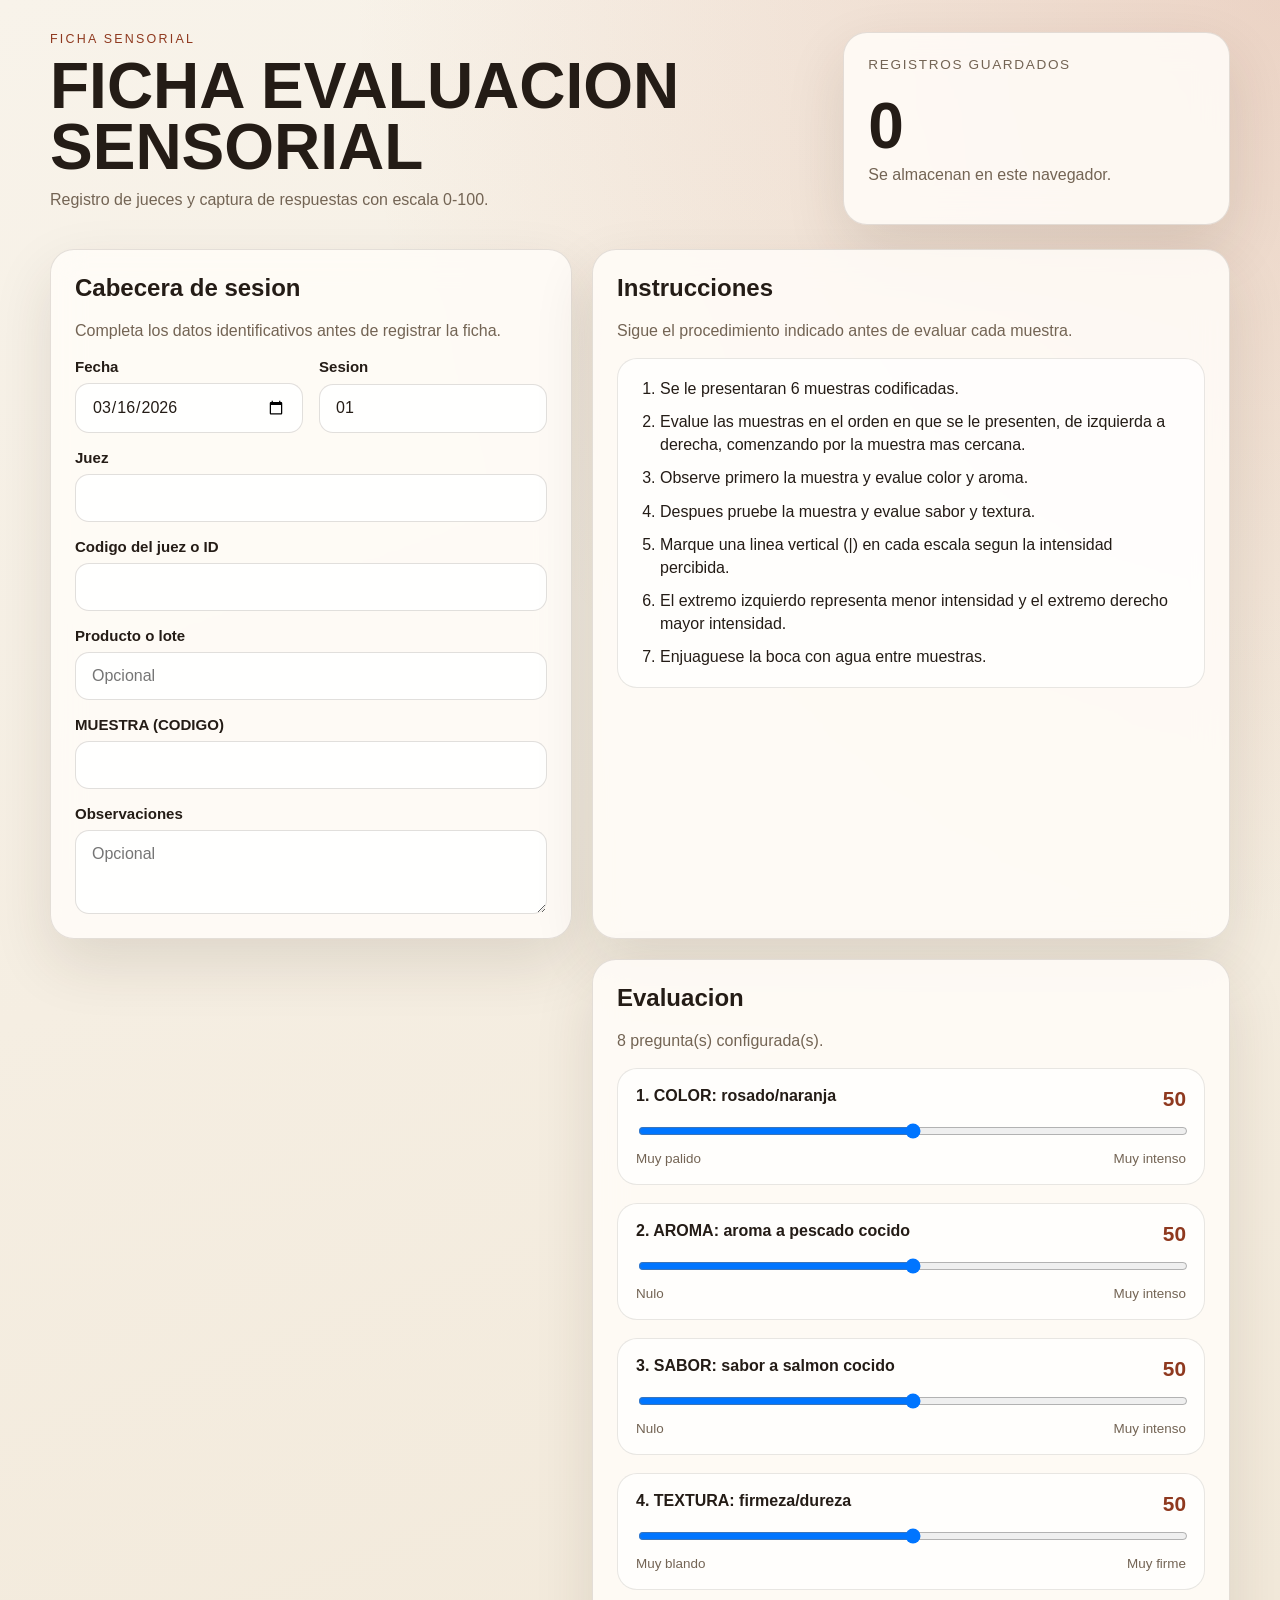
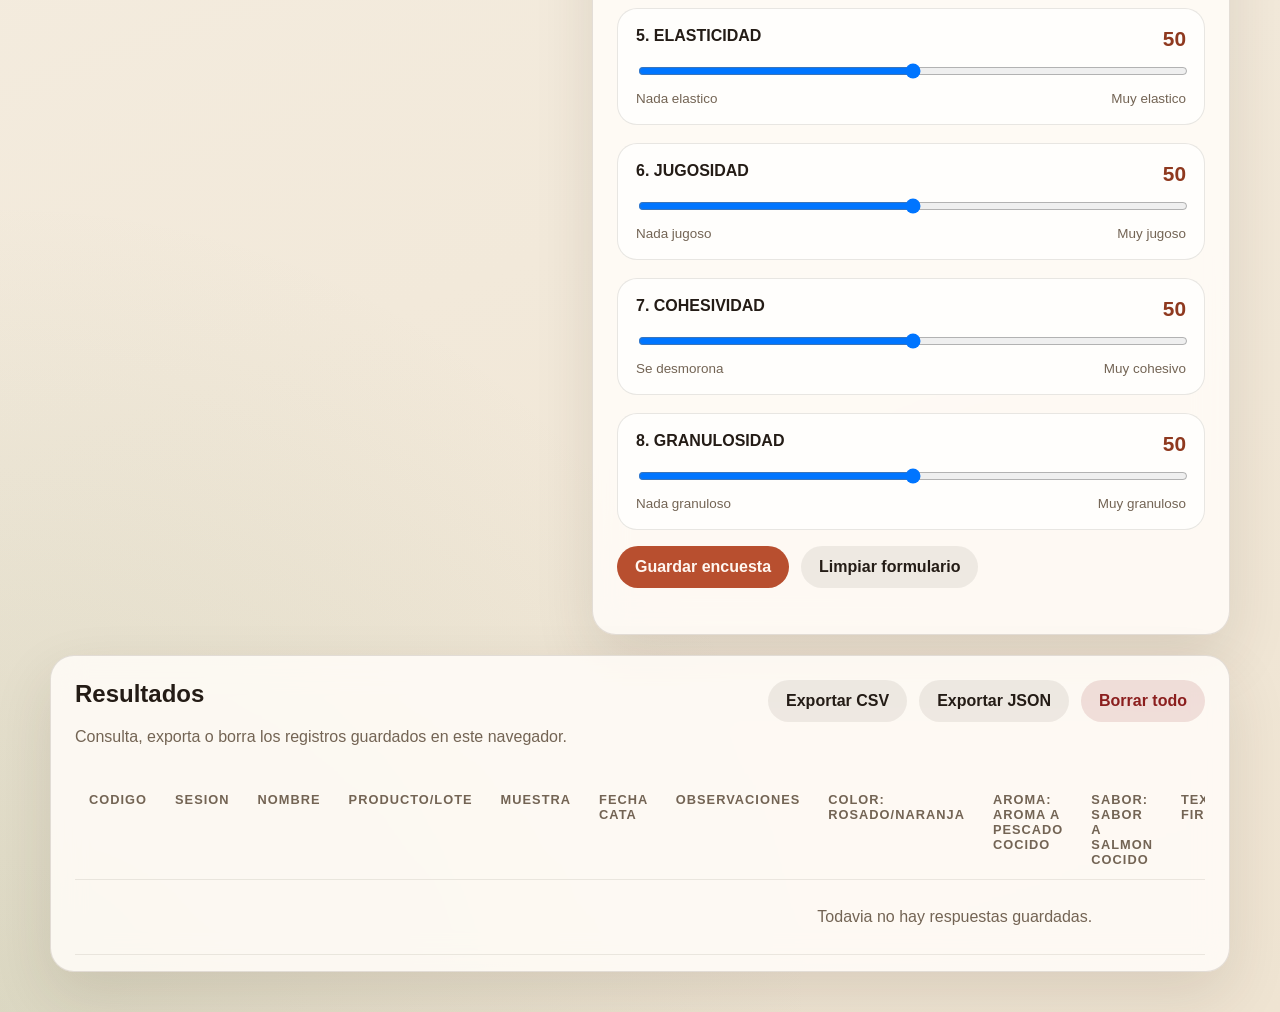
==== index.html @ 5088477f "Add sensory evaluation web app" ====
<!DOCTYPE html>
<html lang="es">
<head>
  <meta charset="UTF-8">
  <meta name="viewport" content="width=device-width, initial-scale=1.0">
  <title>SALMON | Cata de producto</title>
  <link rel="stylesheet" href="styles.css">
</head>
<body>
  <div class="app-shell">
    <header class="hero">
      <div>
        <p class="eyebrow">Ficha sensorial</p>
        <h1 id="survey-title">SALMON</h1>
        <p class="hero-copy">
          Registro de jueces y captura de respuestas con escala 0-100.
        </p>
      </div>
      <div class="hero-card">
        <p class="hero-card-label">Registros guardados</p>
        <p id="entry-count" class="hero-card-value">0</p>
        <p class="hero-card-help">Se almacenan en este navegador.</p>
      </div>
    </header>

    <main class="layout">
      <section class="panel">
        <div class="panel-header">
          <h2>Cabecera de sesion</h2>
          <p>Completa los datos identificativos antes de registrar la ficha.</p>
        </div>

        <form id="participant-form" class="stack" novalidate>
          <div class="meta-grid">
            <label class="field">
              <span>Fecha</span>
              <input id="session-date" name="sessionDate" type="date" required>
            </label>

            <label class="field">
              <span>Sesion</span>
              <input id="session-number" name="sessionNumber" type="text" maxlength="20" required>
            </label>
          </div>

          <label class="field">
            <span>Juez</span>
            <input id="participant-name" name="participantName" type="text" maxlength="100" required>
          </label>

          <label class="field">
            <span>Codigo del juez o ID</span>
            <input id="participant-code" name="participantCode" type="text" maxlength="40" required>
          </label>

          <label class="field">
            <span>Producto o lote</span>
            <input id="product-batch" name="productBatch" type="text" maxlength="100" placeholder="Opcional">
          </label>

          <label class="field">
            <span>MUESTRA (CODIGO)</span>
            <input id="sample-code" name="sampleCode" type="number" step="1" min="0" required>
          </label>

          <label class="field">
            <span>Observaciones</span>
            <textarea id="notes" name="notes" rows="3" maxlength="300" placeholder="Opcional"></textarea>
          </label>
        </form>
      </section>

      <section class="panel">
        <div class="panel-header">
          <h2>Instrucciones</h2>
          <p id="instructions-summary">Sigue el procedimiento indicado antes de evaluar cada muestra.</p>
        </div>

        <div class="instructions-card">
          <ol id="instructions-list" class="instructions-list"></ol>
        </div>
      </section>

      <section class="panel survey-panel">
        <div class="panel-header">
          <h2>Evaluacion</h2>
          <p id="survey-summary">Carga tus preguntas en el archivo de configuracion.</p>
        </div>

        <form id="survey-form" class="stack" novalidate>
          <div id="survey-questions" class="question-list"></div>

          <div class="actions">
            <button type="submit" class="button button-primary">Guardar encuesta</button>
            <button type="button" id="reset-form" class="button button-secondary">Limpiar formulario</button>
          </div>
        </form>

        <p id="form-status" class="status" aria-live="polite"></p>
      </section>
    </main>

    <section class="panel panel-results">
      <div class="panel-header panel-header-results">
        <div>
          <h2>Resultados</h2>
          <p>Consulta, exporta o borra los registros guardados en este navegador.</p>
        </div>
        <div class="toolbar">
          <button type="button" id="export-csv" class="button button-secondary">Exportar CSV</button>
          <button type="button" id="export-json" class="button button-secondary">Exportar JSON</button>
          <button type="button" id="clear-storage" class="button button-danger">Borrar todo</button>
        </div>
      </div>

      <div class="table-wrap">
        <table>
          <thead id="results-head"></thead>
          <tbody id="results-body">
            <tr>
              <td class="empty-state" colspan="99">Todavia no hay respuestas guardadas.</td>
            </tr>
          </tbody>
        </table>
      </div>
    </section>
  </div>

  <script src="survey-config.js"></script>
  <script src="app.js"></script>
</body>
</html>
---- styles.css ----
:root {
  --bg: #f6f1e8;
  --panel: rgba(255, 252, 247, 0.88);
  --panel-border: rgba(66, 55, 44, 0.14);
  --text: #241c16;
  --muted: #736454;
  --accent: #b84f2f;
  --accent-dark: #8f391f;
  --danger: #8b1e1e;
  --shadow: 0 24px 60px rgba(55, 38, 25, 0.12);
  --radius: 24px;
}

* {
  box-sizing: border-box;
}

body {
  margin: 0;
  min-height: 100vh;
  font-family: "Segoe UI", Tahoma, Geneva, Verdana, sans-serif;
  color: var(--text);
  background:
    radial-gradient(circle at top right, rgba(184, 79, 47, 0.18), transparent 32%),
    radial-gradient(circle at bottom left, rgba(91, 125, 75, 0.14), transparent 28%),
    linear-gradient(160deg, #f8f3ea 0%, #efe4d2 100%);
}

.app-shell {
  width: min(1180px, calc(100vw - 32px));
  margin: 0 auto;
  padding: 32px 0 40px;
}

.hero {
  display: grid;
  grid-template-columns: 1.6fr 0.8fr;
  gap: 20px;
  margin-bottom: 24px;
}

.eyebrow {
  margin: 0 0 10px;
  text-transform: uppercase;
  letter-spacing: 0.18em;
  font-size: 0.78rem;
  color: var(--accent-dark);
}

h1,
h2,
h3,
p {
  margin-top: 0;
}

h1 {
  margin-bottom: 12px;
  font-size: clamp(2.6rem, 5vw, 4.4rem);
  line-height: 0.96;
}

.hero-copy,
.panel-header p,
.hero-card-help,
.status {
  color: var(--muted);
}

.hero-card,
.panel {
  background: var(--panel);
  backdrop-filter: blur(16px);
  border: 1px solid var(--panel-border);
  border-radius: var(--radius);
  box-shadow: var(--shadow);
}

.hero-card {
  padding: 24px;
  align-self: stretch;
  display: flex;
  flex-direction: column;
  justify-content: space-between;
}

.hero-card-label {
  font-size: 0.85rem;
  text-transform: uppercase;
  letter-spacing: 0.12em;
  color: var(--muted);
}

.hero-card-value {
  font-size: 4rem;
  font-weight: 700;
  line-height: 1;
  margin: 8px 0;
}

.layout {
  display: grid;
  grid-template-columns: 0.9fr 1.1fr;
  gap: 20px;
  margin-bottom: 20px;
}

.panel {
  padding: 24px;
}

.panel-results {
  padding-bottom: 16px;
}

.panel-header {
  margin-bottom: 18px;
}

.panel-header-results {
  display: flex;
  justify-content: space-between;
  gap: 16px;
  align-items: flex-start;
}

.stack {
  display: grid;
  gap: 16px;
}

.meta-grid {
  display: grid;
  grid-template-columns: repeat(2, minmax(0, 1fr));
  gap: 16px;
}

.field {
  display: grid;
  gap: 8px;
}

.field span,
.question-meta {
  font-size: 0.94rem;
  font-weight: 600;
}

input,
textarea {
  width: 100%;
  padding: 14px 16px;
  border-radius: 14px;
  border: 1px solid rgba(70, 59, 47, 0.16);
  background: rgba(255, 255, 255, 0.84);
  color: var(--text);
  font: inherit;
}

textarea {
  resize: vertical;
}

input:focus,
textarea:focus {
  outline: 2px solid rgba(184, 79, 47, 0.18);
  border-color: rgba(184, 79, 47, 0.34);
}

.question-list {
  display: grid;
  gap: 18px;
}

.instructions-card {
  padding: 18px 20px;
  border-radius: 20px;
  background: rgba(255, 255, 255, 0.72);
  border: 1px solid rgba(70, 59, 47, 0.12);
}

.instructions-list {
  margin: 0;
  padding-left: 22px;
  display: grid;
  gap: 10px;
}

.instructions-list li {
  color: var(--text);
  line-height: 1.45;
}

.survey-panel {
  grid-column: 2;
}

.question-card {
  padding: 18px;
  border-radius: 20px;
  background: rgba(255, 255, 255, 0.72);
  border: 1px solid rgba(70, 59, 47, 0.12);
}

.question-header {
  display: flex;
  justify-content: space-between;
  gap: 12px;
  margin-bottom: 10px;
}

.question-title {
  margin: 0;
  font-size: 1rem;
}

.slider-row {
  display: grid;
  gap: 10px;
}

.slider-value {
  font-size: 1.3rem;
  font-weight: 700;
  color: var(--accent-dark);
}

input[type="range"] {
  padding: 0;
  border: 0;
  background: transparent;
}

.slider-scale {
  display: flex;
  justify-content: space-between;
  color: var(--muted);
  font-size: 0.84rem;
}

.actions,
.toolbar {
  display: flex;
  flex-wrap: wrap;
  gap: 12px;
}

.button {
  appearance: none;
  border: 0;
  border-radius: 999px;
  padding: 12px 18px;
  font: inherit;
  font-weight: 600;
  cursor: pointer;
}

.button-primary {
  background: var(--accent);
  color: #fff7f1;
}

.button-primary:hover {
  background: var(--accent-dark);
}

.button-secondary {
  background: rgba(55, 43, 31, 0.08);
  color: var(--text);
}

.button-danger {
  background: rgba(139, 30, 30, 0.12);
  color: var(--danger);
}

.status {
  min-height: 1.4em;
  margin-bottom: 0;
}

.status.success {
  color: #22613d;
}

.status.error {
  color: var(--danger);
}

.table-wrap {
  overflow-x: auto;
}

table {
  width: 100%;
  border-collapse: collapse;
  min-width: 760px;
}

th,
td {
  padding: 12px 14px;
  text-align: left;
  border-bottom: 1px solid rgba(70, 59, 47, 0.1);
  vertical-align: top;
}

thead th {
  font-size: 0.8rem;
  text-transform: uppercase;
  letter-spacing: 0.08em;
  color: var(--muted);
}

.empty-state {
  text-align: center;
  color: var(--muted);
  padding: 28px 18px;
}

@media (max-width: 920px) {
  .hero,
  .layout {
    grid-template-columns: 1fr;
  }

  .meta-grid {
    grid-template-columns: 1fr;
  }

  .survey-panel {
    grid-column: auto;
  }

  .panel-header-results {
    flex-direction: column;
  }
}
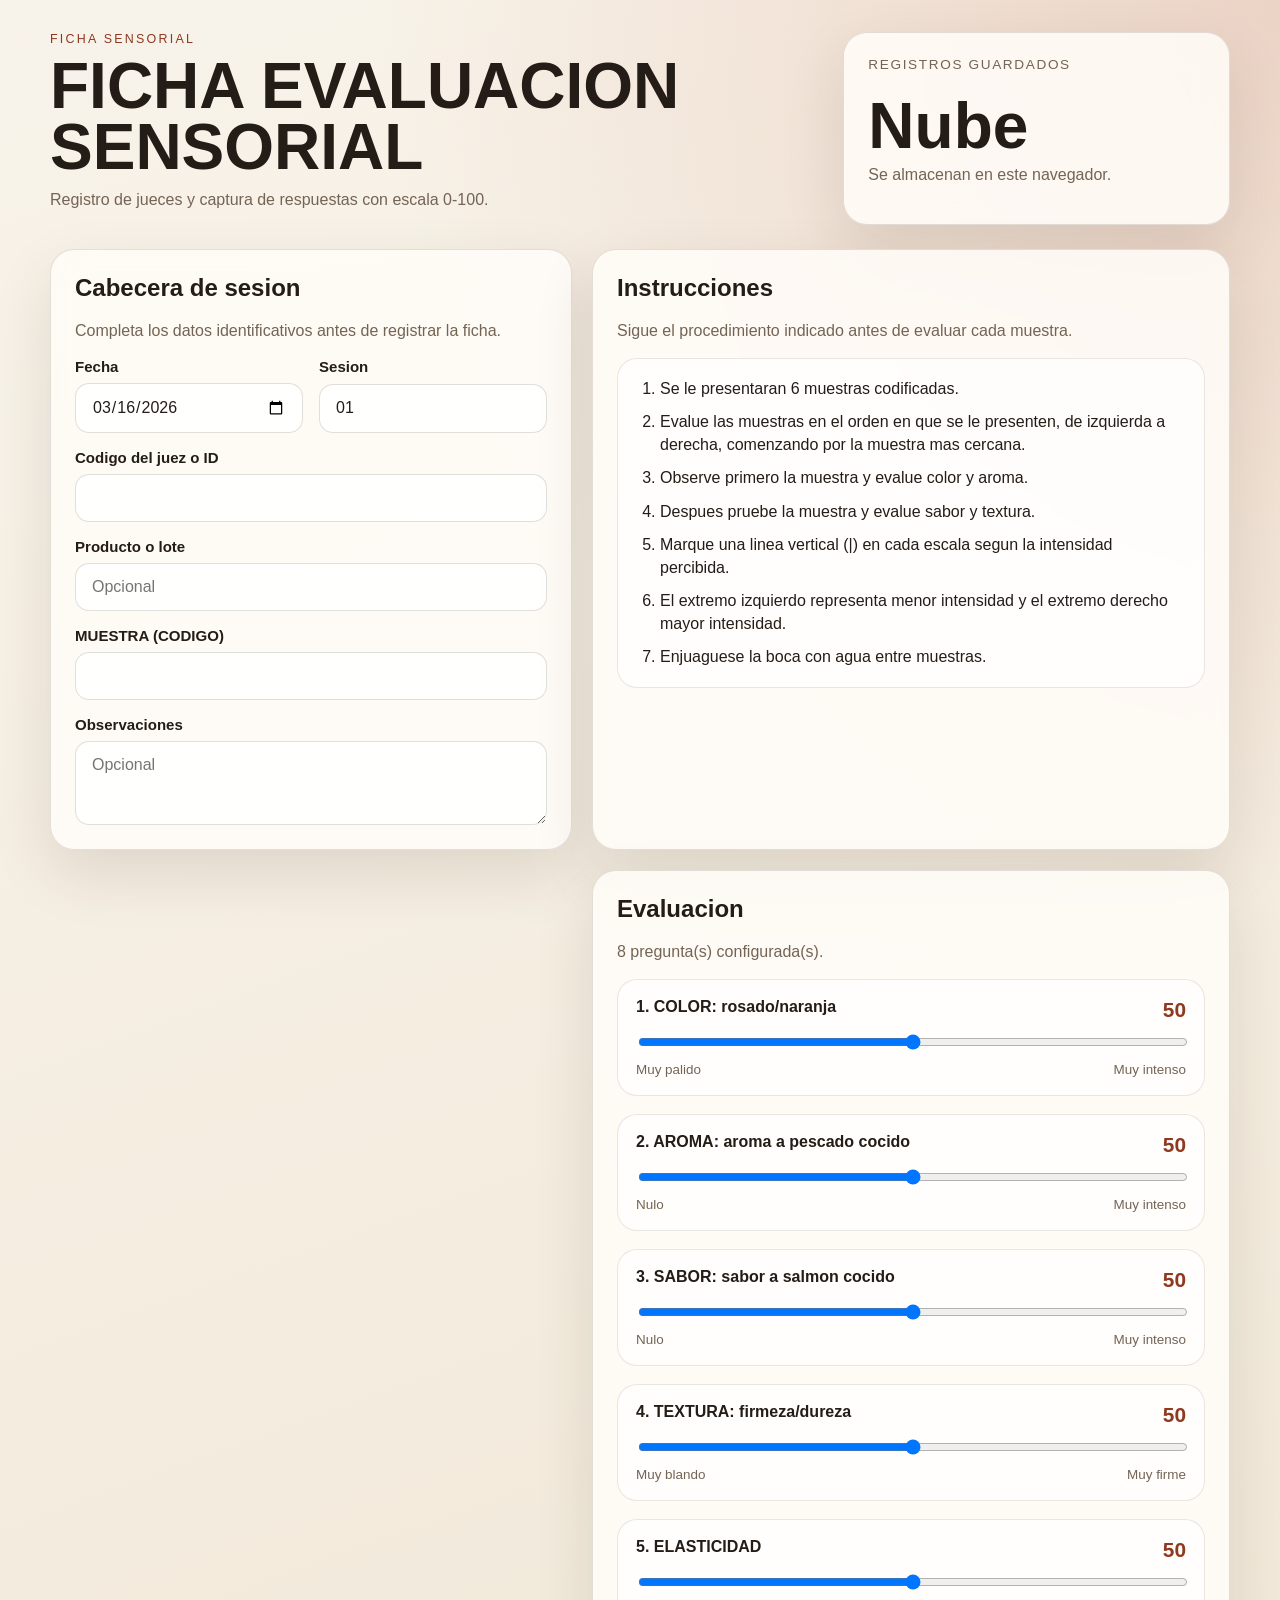
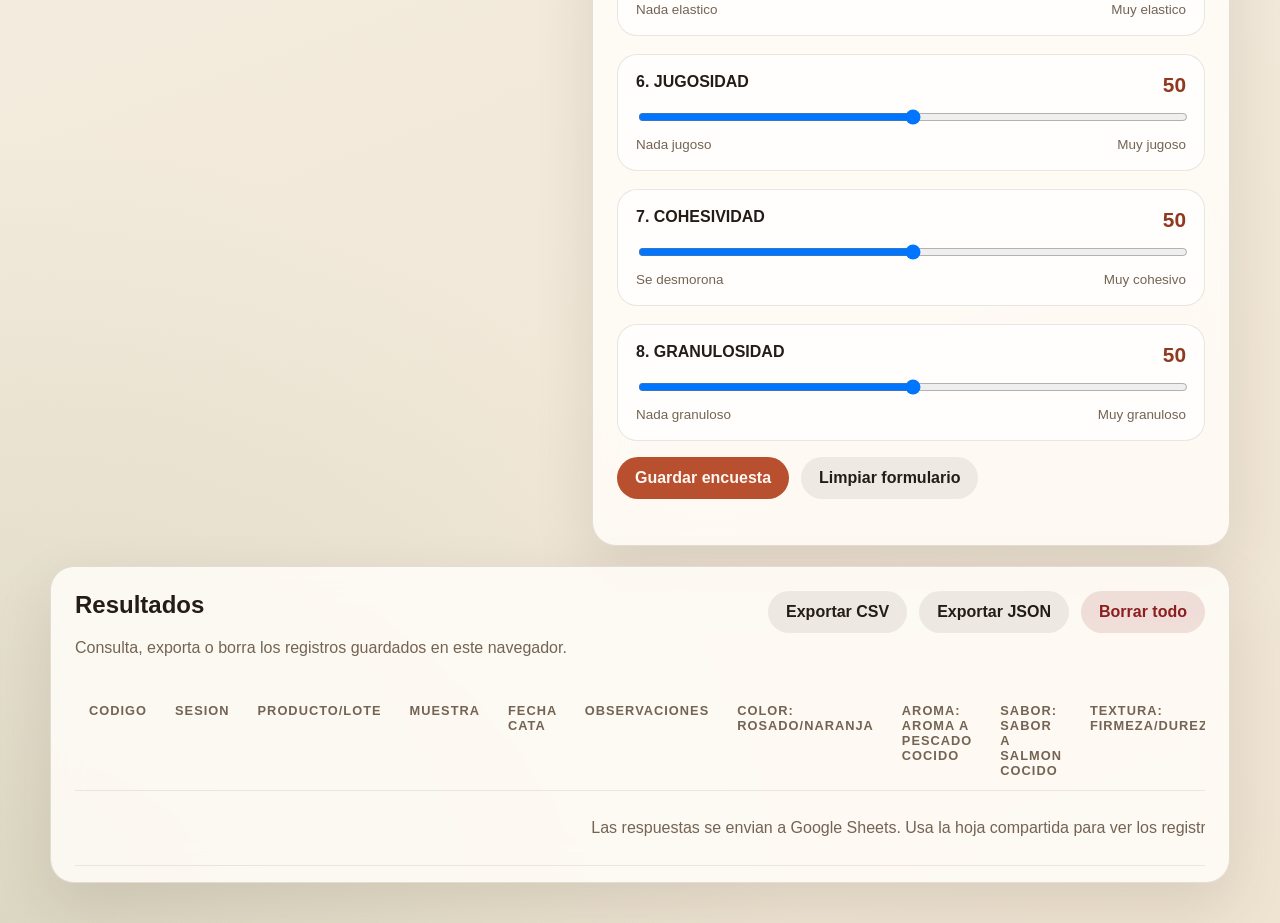
==== commit 49476f7d: "Remove judge field from survey" ====
--- a/index.html
+++ b/index.html
@@ -42,11 +42,6 @@
               <input id="session-number" name="sessionNumber" type="text" maxlength="20" required>
             </label>
           </div>
-
-          <label class="field">
-            <span>Juez</span>
-            <input id="participant-name" name="participantName" type="text" maxlength="100" required>
-          </label>
 
           <label class="field">
             <span>Codigo del juez o ID</span>
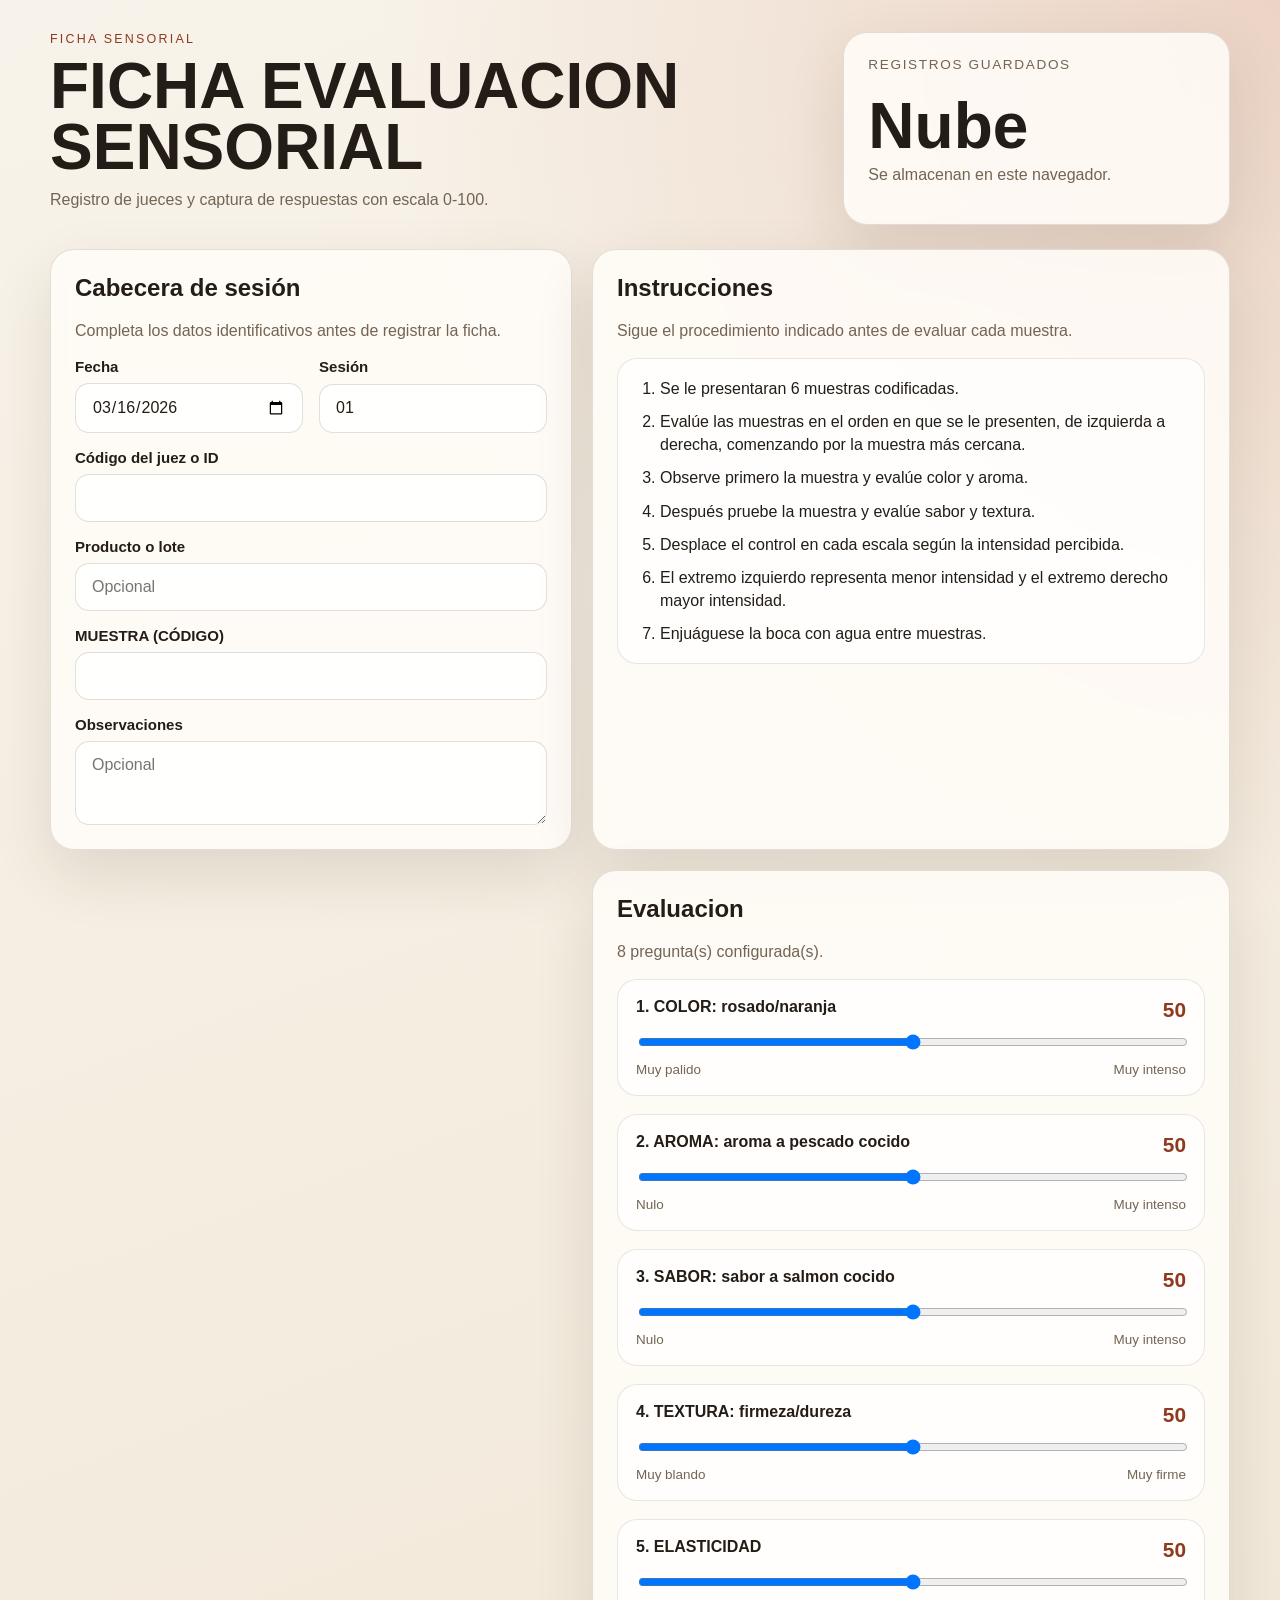
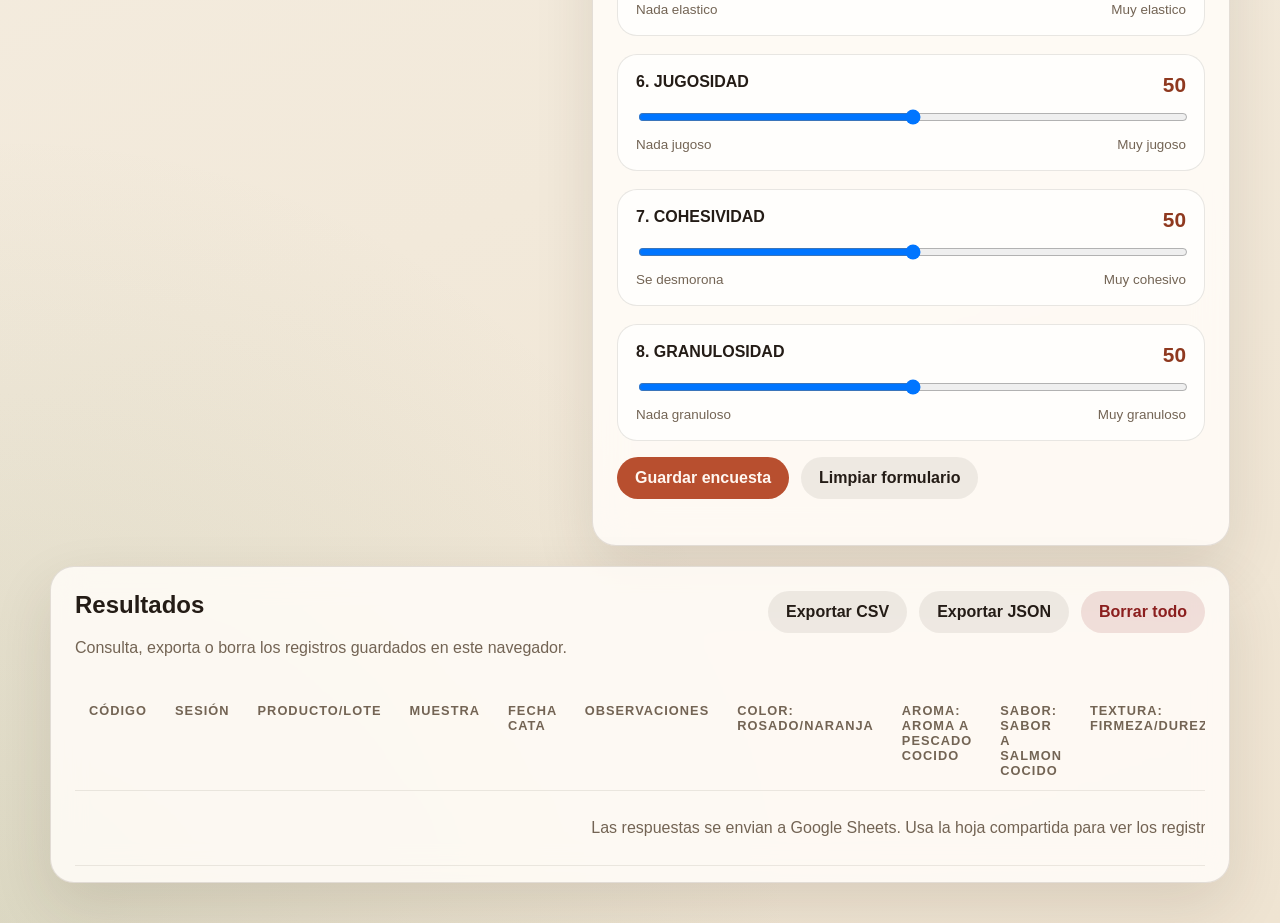
==== commit 317ec358: "Fix Spanish copy and accents" ====
--- a/index.html
+++ b/index.html
@@ -26,7 +26,7 @@
     <main class="layout">
       <section class="panel">
         <div class="panel-header">
-          <h2>Cabecera de sesion</h2>
+          <h2>Cabecera de sesión</h2>
           <p>Completa los datos identificativos antes de registrar la ficha.</p>
         </div>
 
@@ -38,13 +38,13 @@
             </label>
 
             <label class="field">
-              <span>Sesion</span>
+              <span>Sesión</span>
               <input id="session-number" name="sessionNumber" type="text" maxlength="20" required>
             </label>
           </div>
 
           <label class="field">
-            <span>Codigo del juez o ID</span>
+            <span>Código del juez o ID</span>
             <input id="participant-code" name="participantCode" type="text" maxlength="40" required>
           </label>
 
@@ -54,7 +54,7 @@
           </label>
 
           <label class="field">
-            <span>MUESTRA (CODIGO)</span>
+            <span>MUESTRA (CÓDIGO)</span>
             <input id="sample-code" name="sampleCode" type="number" step="1" min="0" required>
           </label>
 
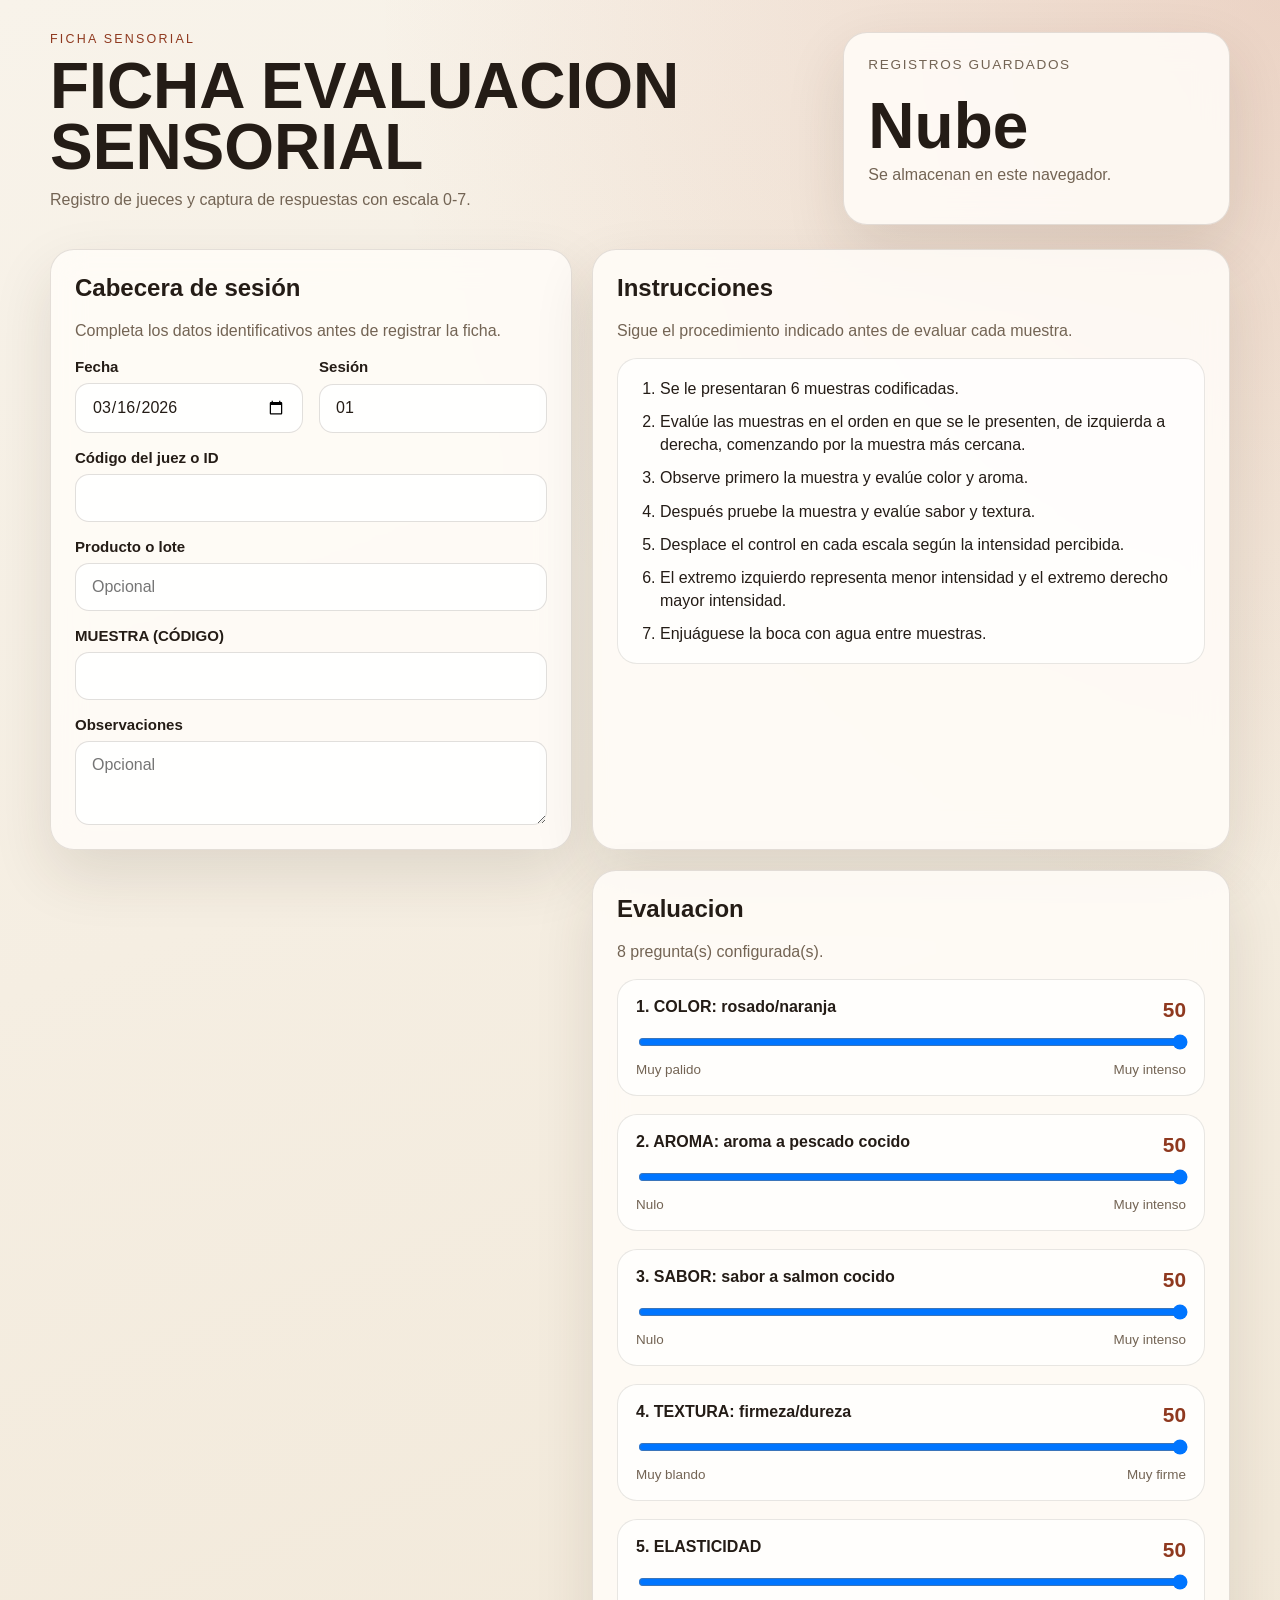
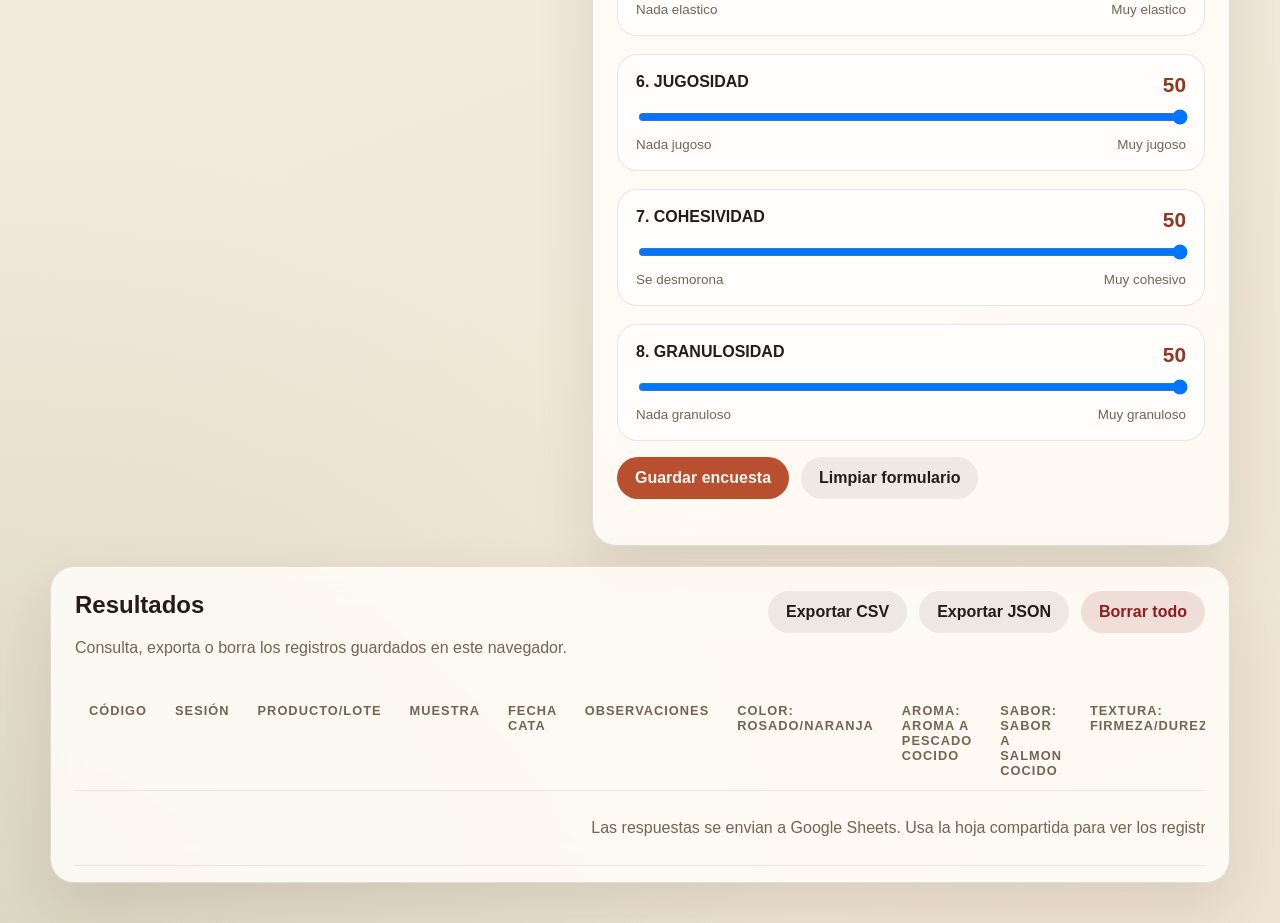
==== commit d6b418fb: "Update index.html" ====
--- a/index.html
+++ b/index.html
@@ -13,7 +13,7 @@
         <p class="eyebrow">Ficha sensorial</p>
         <h1 id="survey-title">SALMON</h1>
         <p class="hero-copy">
-          Registro de jueces y captura de respuestas con escala 0-100.
+          Registro de jueces y captura de respuestas con escala 0-7.
         </p>
       </div>
       <div class="hero-card">
